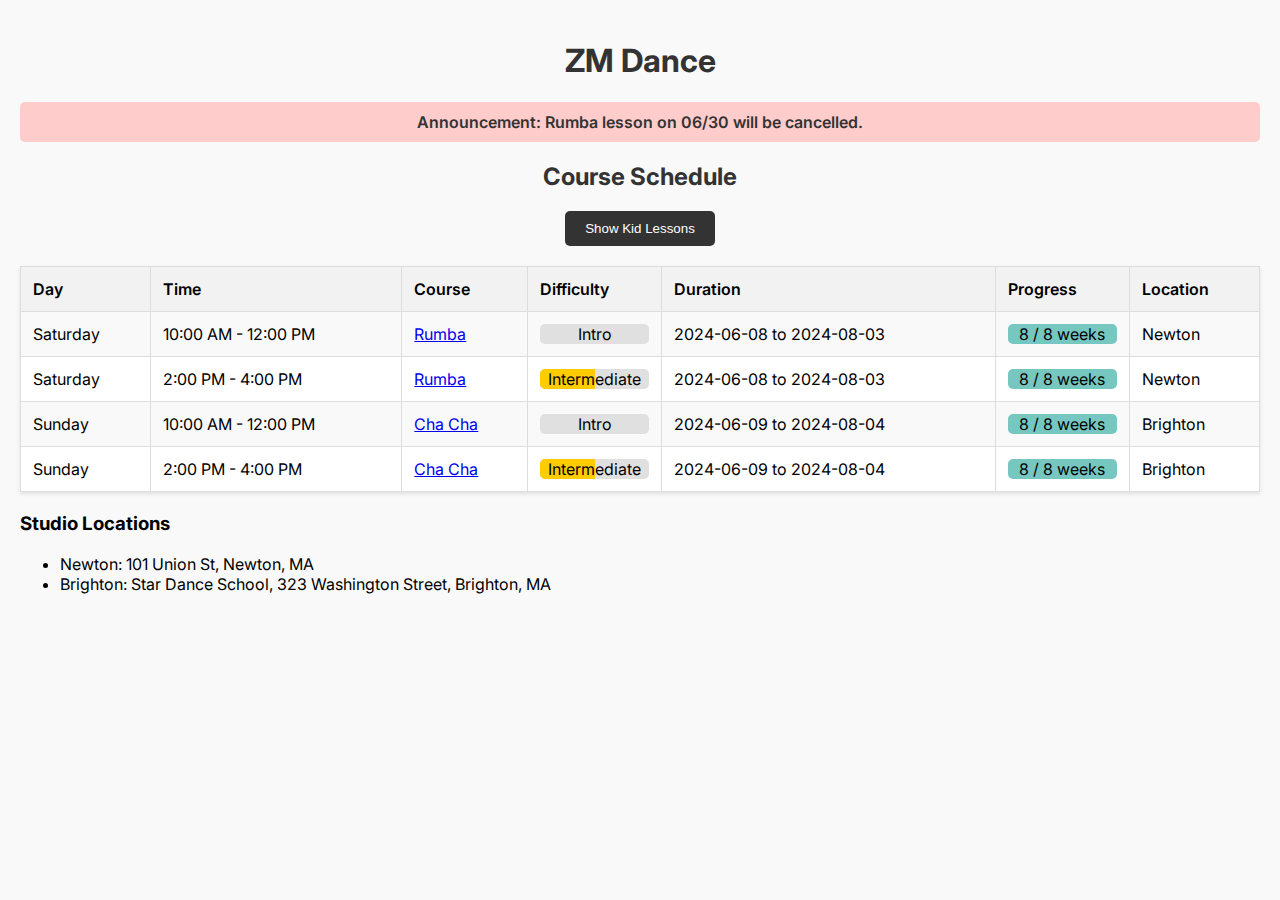
==== index.html @ 0c9abfaa "first commit" ====
<!DOCTYPE html>
<html lang="en">
<head>
    <meta charset="UTF-8">
    <meta name="viewport" content="width=device-width, initial-scale=1.0">
    <title>ZM Dance Studio</title>
    <link href="https://fonts.googleapis.com/css2?family=Inter:wght@400;600&display=swap" rel="stylesheet">
    <style>
        body {
            background-color: #f9f9f9;
            font-family: 'Inter', sans-serif;
            margin: 0;
            padding: 20px;
        }
        h1, h2, p {
            text-align: center;
            color: #333;
        }
        p {
            font-weight: 600;
            background-color: #ffcccc;
            padding: 10px;
            border-radius: 5px;
        }
        table {
            width: 100%;
            border-collapse: collapse;
            margin-bottom: 20px;
            background-color: white;
            box-shadow: 0 2px 4px rgba(0, 0, 0, 0.1);
        }
        th, td {
            border: 1px solid #ddd;
            padding: 12px;
            text-align: left;
        }
        th {
            background-color: #f2f2f2;
            font-weight: 600;
        }
        tr:nth-child(even) {
            background-color: #f9f9f9;
        }
        .progress-container, .difficulty-container {
            position: relative;
            width: 100%;
            background-color: #e0e0e0;
            border-radius: 5px;
            overflow: hidden;
        }
        .progress-bar, .difficulty-bar {
            height: 20px;
        }
        .progress-bar {
            background-color: #76c7c0;
            width: 0;
        }
        .difficulty-bar {
            background-color: #ffcc00;
            width: 0;
        }
        .progress-text, .difficulty-text {
            position: absolute;
            width: 100%;
            text-align: center;
            top: 0;
            left: 0;
            height: 20px;
            line-height: 20px;
            color: black;
        }
        .location-details {
            text-align: left;
            margin-top: 20px;
        }
        .toggle-button {
            display: block;
            margin: 20px auto;
            padding: 10px 20px;
            background-color: #333;
            color: white;
            border: none;
            border-radius: 5px;
            cursor: pointer;
        }
    </style>
</head>
<body>
    <h1>ZM Dance</h1>
    <p>Announcement: Rumba lesson on 06/30 will be cancelled.</p>
    <h2>Course Schedule</h2>
    <button class="toggle-button" onclick="toggleSchedule()">Show Kid Lessons</button>
    <table id="schedule-table">
        <tr>
            <th>Day</th>
            <th>Time</th>
            <th>Course</th>
            <th>Difficulty</th>
            <th>Duration</th>
            <th>Progress</th>
            <th>Location</th>
        </tr>
    </table>
    <div class="location-details">
        <h3>Studio Locations</h3>
        <ul>
            <li>Newton: 101 Union St, Newton, MA</li>
            <li>Brighton: Star Dance School, 323 Washington Street, Brighton, MA</li>
        </ul>
    </div>
    <script>
        let showAdult = true;

        function toggleSchedule() {
            showAdult = !showAdult;
            document.querySelector('.toggle-button').textContent = showAdult ? 'Show Kid Lessons' : 'Show Adult Lessons';
            populateTable('schedule-table', showAdult ? 'schedule_adult.json' : 'schedule_kid.json');
        }

        function calculateProgress(startDate, endDate) {
            const start = new Date(startDate);
            const end = new Date(endDate);
            const now = new Date();
            const totalWeeks = Math.floor((end - start) / (1000 * 60 * 60 * 24 * 7));
            const weeksPassed = Math.floor((now - start) / (1000 * 60 * 60 * 24 * 7));
            return {
                weeksPassed: Math.max(0, Math.min(totalWeeks, weeksPassed)),
                totalWeeks: totalWeeks
            };
        }

        function getDifficultyPercentage(difficulty) {
            switch (difficulty.toLowerCase()) {
                case 'intro':
                    return 0;
                case 'intermediate':
                    return 50;
                case 'advanced':
                    return 100;
                default:
                    return 0;
            }
        }

        function populateTable(tableId, jsonFile) {
            fetch(jsonFile)
            .then(response => response.json())
            .then(data => {
                const table = document.getElementById(tableId);
                table.querySelectorAll('tr:not(:first-child)').forEach(row => row.remove());
                data.forEach(course => {
                    const duration = `${course.startDate} to ${course.endDate}`;
                    const progressData = calculateProgress(course.startDate, course.endDate);
                    const progress = `${progressData.weeksPassed} / ${progressData.totalWeeks} weeks`;
                    const progressBarWidth = (progressData.weeksPassed / progressData.totalWeeks) * 100;
                    const difficultyPercentage = getDifficultyPercentage(course.difficulty);
                    const row = table.insertRow();
                    row.innerHTML = `
                        <td>${course.day}</td>
                        <td>${course.time}</td>
                        <td><a href="${course.syllabusPage}" target="_blank">${course.course}</a></td>
                        <td>
                            <div class="difficulty-container">
                                <div class="difficulty-bar" style="width: ${difficultyPercentage}%;"></div>
                                <div class="difficulty-text">${course.difficulty}</div>
                            </div>
                        </td>
                        <td>${duration}</td>
                        <td>
                            <div class="progress-container">
                                <div class="progress-bar" style="width: ${progressBarWidth}%;"></div>
                                <div class="progress-text">${progress}</div>
                            </div>
                        </td>
                        <td>${course.location}</td>
                    `;
                });
            })
            .catch(error => console.error('Error fetching data:', error));
        }

        // Initial population of the table with adult schedule
        populateTable('schedule-table', 'schedule_adult.json');
    </script>
</body>
</html>
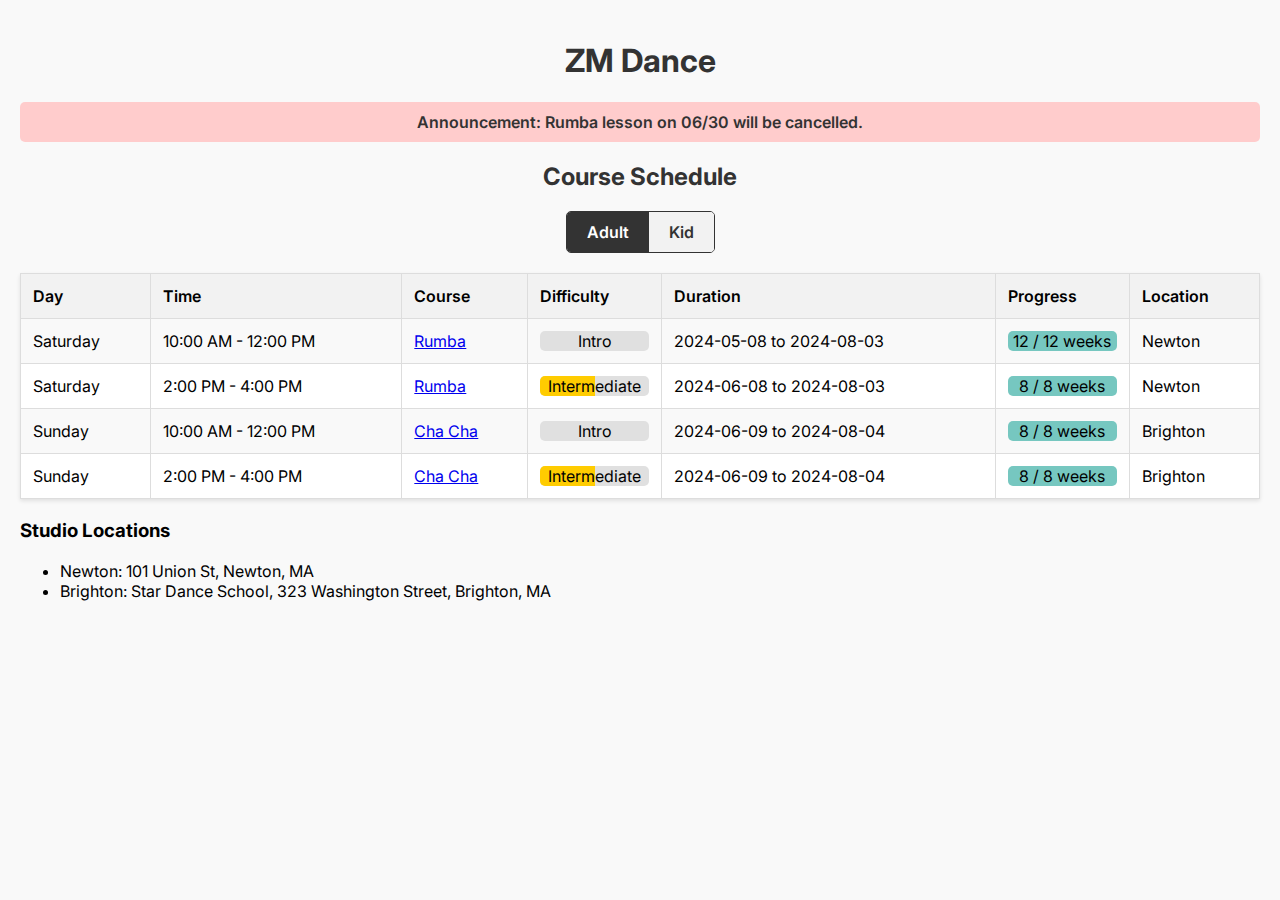
==== commit 65f1bc32: "update toggle" ====
--- a/index.html
+++ b/index.html
@@ -73,15 +73,27 @@
             text-align: left;
             margin-top: 20px;
         }
+        .toggle-button-container {
+            display: flex;
+            justify-content: center;
+            margin: 20px 0;
+        }
         .toggle-button {
-            display: block;
-            margin: 20px auto;
+            display: flex;
+            border: 1px solid #333;
+            border-radius: 5px;
+            overflow: hidden;
+        }
+        .toggle-option {
             padding: 10px 20px;
+            cursor: pointer;
+            background-color: #f2f2f2;
+            color: #333;
+            font-weight: 600;
+        }
+        .toggle-option.selected {
             background-color: #333;
             color: white;
-            border: none;
-            border-radius: 5px;
-            cursor: pointer;
         }
     </style>
 </head>
@@ -89,7 +101,12 @@
     <h1>ZM Dance</h1>
     <p>Announcement: Rumba lesson on 06/30 will be cancelled.</p>
     <h2>Course Schedule</h2>
-    <button class="toggle-button" onclick="toggleSchedule()">Show Kid Lessons</button>
+    <div class="toggle-button-container">
+        <div class="toggle-button">
+            <div class="toggle-option selected" id="toggle-adult" onclick="toggleSchedule('adult')">Adult</div>
+            <div class="toggle-option" id="toggle-kid" onclick="toggleSchedule('kid')">Kid</div>
+        </div>
+    </div>
     <table id="schedule-table">
         <tr>
             <th>Day</th>
@@ -109,12 +126,13 @@
         </ul>
     </div>
     <script>
-        let showAdult = true;
-
-        function toggleSchedule() {
-            showAdult = !showAdult;
-            document.querySelector('.toggle-button').textContent = showAdult ? 'Show Kid Lessons' : 'Show Adult Lessons';
-            populateTable('schedule-table', showAdult ? 'schedule_adult.json' : 'schedule_kid.json');
+        let currentSchedule = 'adult';
+
+        function toggleSchedule(scheduleType) {
+            currentSchedule = scheduleType;
+            document.getElementById('toggle-adult').classList.toggle('selected', scheduleType === 'adult');
+            document.getElementById('toggle-kid').classList.toggle('selected', scheduleType === 'kid');
+            populateTable('schedule-table', scheduleType === 'adult' ? 'schedule_adult.json' : 'schedule_kid.json');
         }
 
         function calculateProgress(startDate, endDate) {
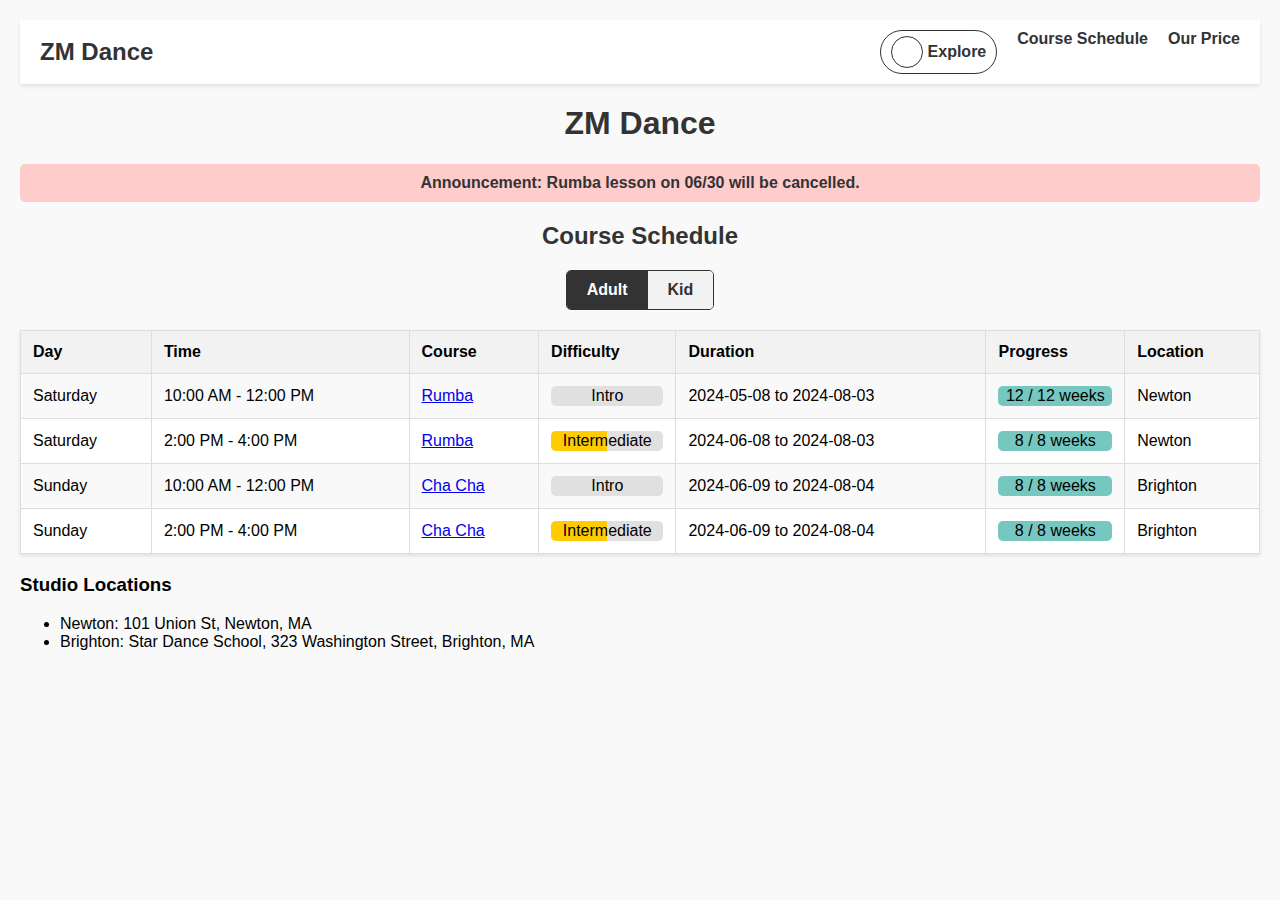
==== commit 00840f83: "add price page" ====
--- a/index.html
+++ b/index.html
@@ -4,7 +4,8 @@
     <meta charset="UTF-8">
     <meta name="viewport" content="width=device-width, initial-scale=1.0">
     <title>ZM Dance Studio</title>
-    <link href="https://fonts.googleapis.com/css2?family=Inter:wght@400;600&display=swap" rel="stylesheet">
+    <link rel="stylesheet" href="styles.css">
+
     <style>
         body {
             background-color: #f9f9f9;
@@ -95,9 +96,69 @@
             background-color: #333;
             color: white;
         }
+        /* Navigation bar styles */
+        .navbar {
+            background-color: white;
+            box-shadow: 0 2px 4px rgba(0, 0, 0, 0.1);
+            display: flex;
+            justify-content: space-between;
+            align-items: center;
+            padding: 10px 20px;
+            margin-bottom: 20px;
+        }
+        .navbar .logo {
+            font-size: 24px;
+            font-weight: 600;
+            color: #333;
+        }
+        .navbar ul {
+            list-style: none;
+            display: flex;
+            margin: 0;
+            padding: 0;
+        }
+        .navbar ul li {
+            margin-left: 20px;
+        }
+        .navbar ul li a {
+            text-decoration: none;
+            color: #333;
+            font-weight: 600;
+            display: flex;
+            align-items: center;
+        }
+        .navbar ul li a:hover {
+            color: #0073e6;
+        }
+        .explore-link {
+            display: flex;
+            align-items: center;
+            border: 1px solid #333;
+            border-radius: 50px;
+            padding: 5px 10px;
+        }
+        .explore-link .icon {
+            margin-right: 5px;
+            display: flex;
+            align-items: center;
+            justify-content: center;
+            width: 30px;
+            height: 30px;
+            border: 1px solid #333;
+            border-radius: 50%;
+            font-size: 16px;
+        }
     </style>
 </head>
 <body>
+    <div class="navbar">
+        <div class="logo">ZM Dance</div>
+        <ul>
+            <li><a href="#explore" class="explore-link"><span class="icon"><i class="fas fa-question-circle"></i></span>Explore</a></li>
+            <li><a href="#schedule">Course Schedule</a></li>
+            <li><a href="price.html">Our Price</a></li>
+        </ul>
+    </div>
     <h1>ZM Dance</h1>
     <p>Announcement: Rumba lesson on 06/30 will be cancelled.</p>
     <h2>Course Schedule</h2>
--- a/styles.css
+++ b/styles.css
@@ -0,0 +1,96 @@
+/* General font styling for the entire site */
+body {
+    font-family: 'Arial', sans-serif; /* Ensure this matches the font used in index.html */
+}
+
+/* Navigation bar styles */
+.navbar {
+    background-color: white;
+    box-shadow: 0 2px 4px rgba(0, 0, 0, 0.1);
+    display: flex;
+    justify-content: space-between;
+    align-items: center;
+    padding: 10px 20px;
+    margin-bottom: 20px;
+    font-family: 'Arial', sans-serif; /* Ensure this matches index.html */
+}
+
+.navbar .logo {
+    font-size: 24px;
+    font-weight: 600;
+    color: #333;
+}
+
+.navbar ul {
+    list-style: none;
+    display: flex;
+    margin: 0;
+    padding: 0;
+}
+
+.navbar ul li {
+    margin-left: 20px;
+}
+
+.navbar ul li a {
+    text-decoration: none;
+    color: #333;
+    font-weight: 600;
+    display: flex;
+    align-items: center;
+}
+
+.navbar ul li a:hover {
+    color: #0073e6;
+}
+
+.explore-link {
+    display: flex;
+    align-items: center;
+    border: 1px solid #333;
+    border-radius: 50px;
+    padding: 5px 10px;
+}
+
+.explore-link .icon {
+    margin-right: 5px;
+    display: flex;
+    align-items: center;
+    justify-content: center;
+    width: 30px;
+    height: 30px;
+    border: 1px solid #333;
+    border-radius: 50%;
+    font-size: 16px;
+}
+
+/* Additional styles for the price table */
+.price-container {
+    max-width: 800px;
+    margin: auto;
+    padding: 20px;
+    border: 1px solid #ddd;
+    border-radius: 8px;
+    background-color: #f9f9f9;
+}
+
+.price-header {
+    display: flex;
+    justify-content: space-between;
+    border-bottom: 2px solid #ccc;
+    padding-bottom: 10px;
+    font-weight: bold;
+    color: #555;
+}
+
+.price-row {
+    display: flex;
+    justify-content: space-between;
+    padding: 10px 0;
+    border-bottom: 1px solid #eee;
+}
+
+.class-type, .price-option {
+    flex: 1;
+    text-align: center;
+}
